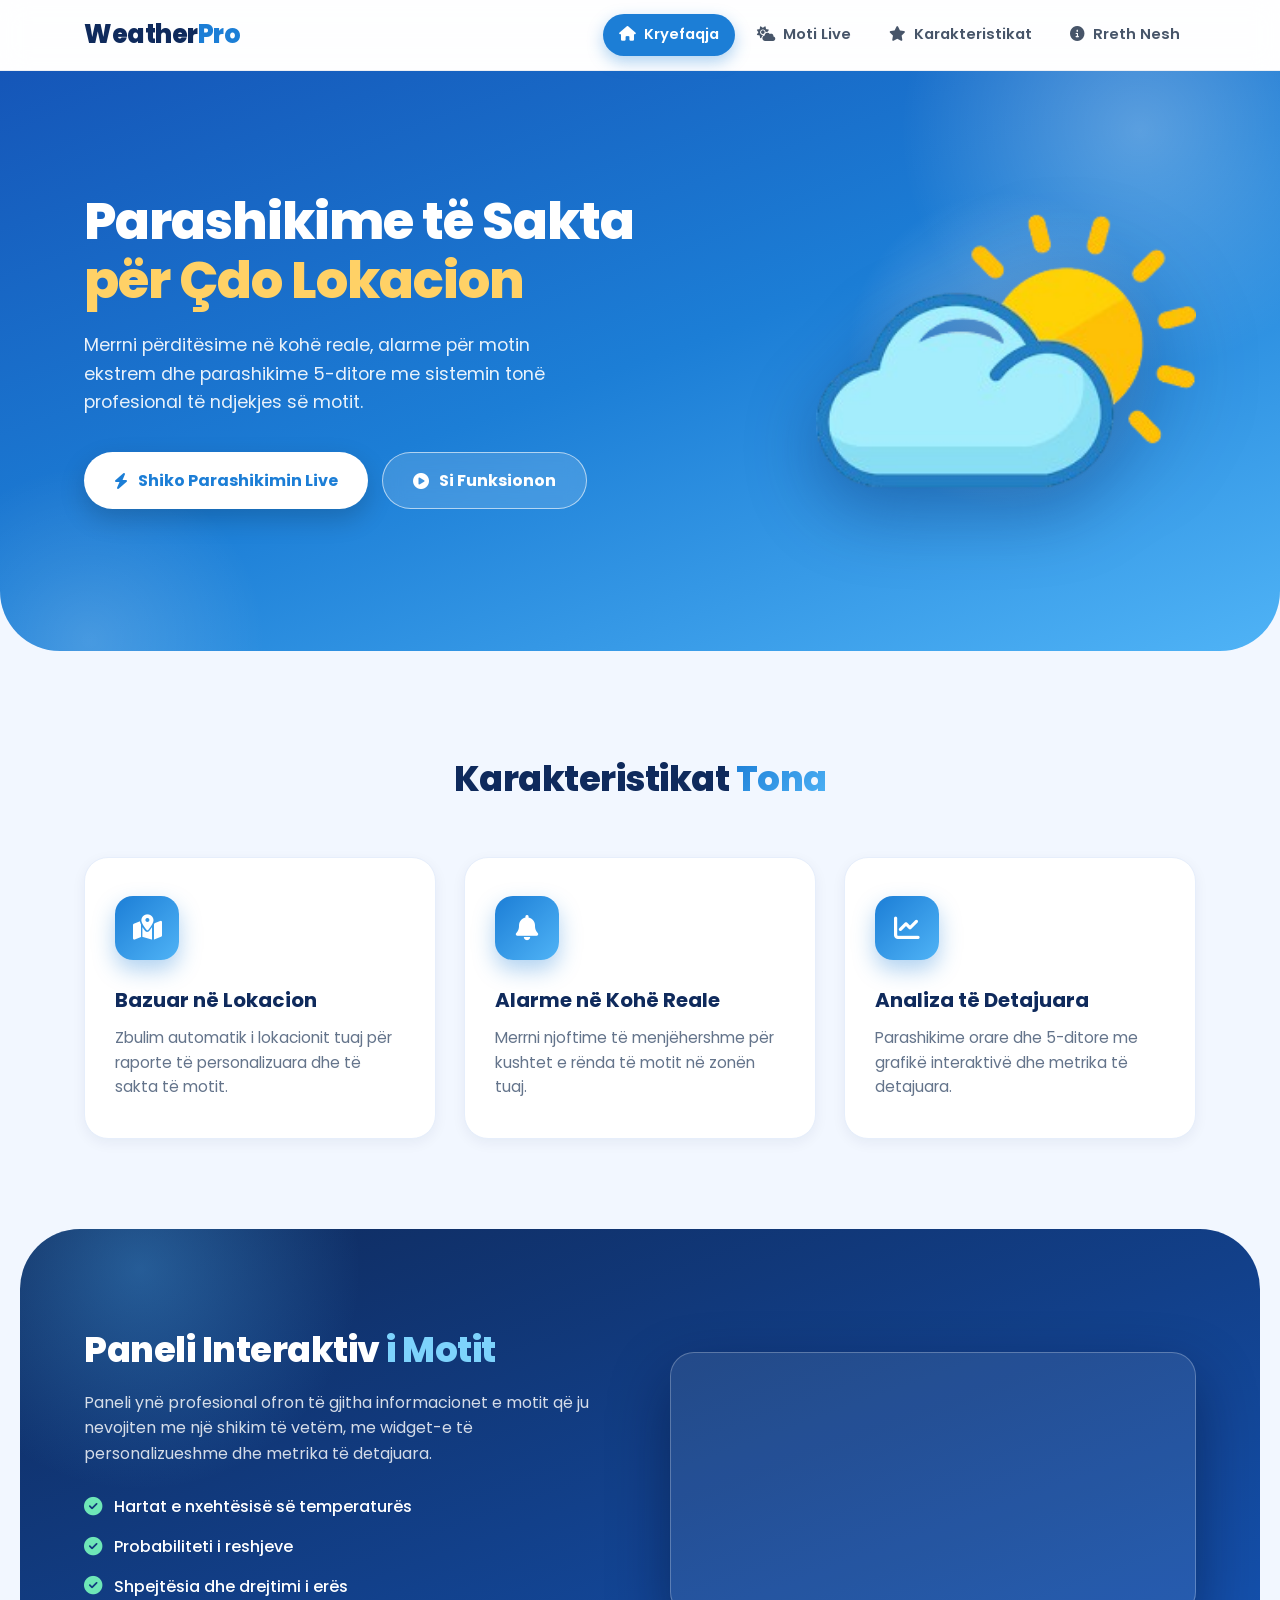
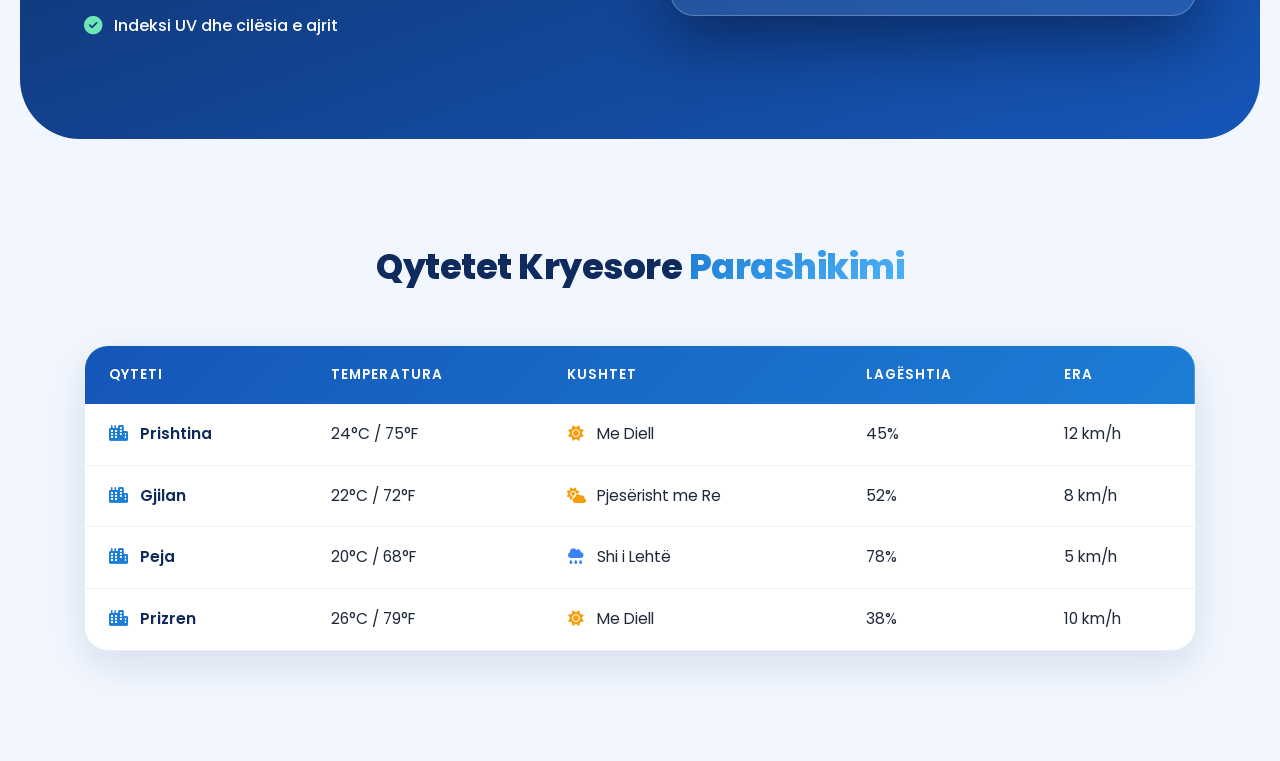
==== index.html @ 7897ed1a "Përshkrim i shkurtër i ndryshimeve që bëra" ====
<!DOCTYPE html>
<html lang="sq">
<head>
    <meta charset="UTF-8">
    <meta name="viewport" content="width=device-width, initial-scale=1.0">
    <title>WeatherForecast Pro - Parashikimi i Motit</title>
    <link rel="stylesheet" href="https://cdnjs.cloudflare.com/ajax/libs/font-awesome/6.4.0/css/all.min.css">
    <link href="https://fonts.googleapis.com/css2?family=Poppins:wght@300;400;600;700;800&display=swap" rel="stylesheet">
    <link rel="stylesheet" href="home.css">
    <link rel="shortcut icon" href="img/icon/images-removebg-preview.png" type="image/x-icon">
</head>
<body>

    <!-- ================= NAVIGATION BAR ================= -->
    <nav class="navbar">
        <div class="container">
            <a href="#" class="logo">Weather<span>Pro</span></a>
            <ul class="nav-links">
                <li><a href="#" class="active"><i class="fas fa-home"></i> Kryefaqja</a></li>
                <li><a href="forecast.html"><i class="fas fa-cloud-sun"></i> Moti Live</a></li>
                <li><a href="#features"><i class="fas fa-star"></i> Karakteristikat</a></li>
                <li><a href="#about"><i class="fas fa-info-circle"></i> Rreth Nesh</a></li>
            </ul>
        </div>
    </nav>

    <!-- ================= HERO SECTION ================= -->
    <header class="hero">
        <div class="container">
            <div class="hero-content">
                <h1>Parashikime të Sakta <span>për Çdo Lokacion</span></h1>
                <p class="subtitle">Merrni përditësime në kohë reale, alarme për motin ekstrem dhe parashikime 5-ditore me sistemin tonë profesional të ndjekjes së motit.</p>
                <div class="cta-buttons">
                    <a href="forecast.html" class="btn primary"><i class="fas fa-bolt"></i> Shiko Parashikimin Live</a>
                    <a href="#features" class="btn secondary"><i class="fas fa-play-circle"></i> Si Funksionon</a>
                </div>
            </div>
            <div class="hero-image">
                <img src="img/icon/images-removebg-preview.png" alt="Weather App">
            </div>
        </div>
    </header>

    <!-- ================= FEATURES SECTION ================= -->
    <section id="features" class="features">
        <div class="container">
            <h2 class="section-title">Karakteristikat <span>Tona</span></h2>
            <div class="features-grid">
                <div class="feature-card">
                    <div class="feature-icon">
                        <i class="fas fa-map-marked-alt"></i>
                    </div>
                    <h3>Bazuar në Lokacion</h3>
                    <p>Zbulim automatik i lokacionit tuaj për raporte të personalizuara dhe të sakta të motit.</p>
                </div>
                <div class="feature-card">
                    <div class="feature-icon">
                        <i class="fas fa-bell"></i>
                    </div>
                    <h3>Alarme në Kohë Reale</h3>
                    <p>Merrni njoftime të menjëhershme për kushtet e rënda të motit në zonën tuaj.</p>
                </div>
                <div class="feature-card">
                    <div class="feature-icon">
                        <i class="fas fa-chart-line"></i>
                    </div>
                    <h3>Analiza të Detajuara</h3>
                    <p>Parashikime orare dhe 5-ditore me grafikë interaktivë dhe metrika të detajuara.</p>
                </div>
            </div>
        </div>
    </section>

    <!-- ================= DASHBOARD PREVIEW (ME VIDEO) ================= -->
    <section class="dashboard-preview" id="about">
        <div class="container">
            <div class="preview-content">
                <h2>Paneli Interaktiv <span>i Motit</span></h2>
                <p>Paneli ynë profesional ofron të gjitha informacionet e motit që ju nevojiten me një shikim të vetëm, me widget-e të personalizueshme dhe metrika të detajuara.</p>
                <ul class="feature-list">
                    <li><i class="fas fa-check-circle"></i> Hartat e nxehtësisë së temperaturës</li>
                    <li><i class="fas fa-check-circle"></i> Probabiliteti i reshjeve</li>
                    <li><i class="fas fa-check-circle"></i> Shpejtësia dhe drejtimi i erës</li>
                    <li><i class="fas fa-check-circle"></i> Indeksi UV dhe cilësia e ajrit</li>
                </ul>
            </div>
            
            <!-- VIDEOJA E STILIZUAR -->
            <div class="video-box">
                <video autoplay muted loop playsinline>
                    <source src="img/Untitled video (5).mp4" type="video/mp4">
                    Shfletuesi juaj nuk mbështet elementin e videos.
                </video>
            </div>
        </div>
    </section>

    <!-- ================= CITY FORECAST TABLE ================= -->
    <section class="city-forecast">
        <div class="container">
            <h2 class="section-title">Qytetet Kryesore <span>Parashikimi</span></h2>
            <div class="table-responsive">
                <table class="forecast-table">
                    <thead>
                        <tr>
                            <th>Qyteti</th>
                            <th>Temperatura</th>
                            <th>Kushtet</th>
                            <th>Lagështia</th>
                            <th>Era</th>
                        </tr>
                    </thead>
                    <tbody>
                        <tr>
                            <td><i class="fas fa-city"></i> Prishtina</td>
                            <td>24°C / 75°F</td>
                            <td><i class="fas fa-sun"></i> Me Diell</td>
                            <td>45%</td>
                            <td>12 km/h</td>
                        </tr>
                        <tr>
                            <td><i class="fas fa-city"></i> Gjilan</td>
                            <td>22°C / 72°F</td>
                            <td><i class="fas fa-cloud-sun"></i> Pjesërisht me Re</td>
                            <td>52%</td>
                            <td>8 km/h</td>
                        </tr>
                        <tr>
                            <td><i class="fas fa-city"></i> Peja</td>
                            <td>20°C / 68°F</td>
                            <td><i class="fas fa-cloud-rain"></i> Shi i Lehtë</td>
                            <td>78%</td>
                            <td>5 km/h</td>
                        </tr>
                        <tr>
                            <td><i class="fas fa-city"></i> Prizren</td>
                            <td>26°C / 79°F</td>
                            <td><i class="fas fa-sun"></i> Me Diell</td>
                            <td>38%</td>
                            <td>10 km/h</td>
                        </tr>
                    </tbody>
                </table>
            </div>
        </div>
    </section>
</body>
</html>
---- home.css ----
/* =========================================
   1. VARIABLAT DHE RREGULLIMET GLOBALE
   ========================================= */
:root {
  --blue-900: #0f2a5c;
  --blue-700: #1556b8;
  --blue-600: #1c7ed6;
  --blue-400: #4fb3f6;
  --blue-50: #f2f7ff;
  --text: #1e293b;
  --text-soft: #64748b;
  --border: #e6eefb;
  --radius-lg: 24px;
  --shadow-sm: 0 4px 14px rgba(15, 42, 92, 0.06);
  --shadow-md: 0 14px 40px rgba(15, 42, 92, 0.12);
}

* {
  margin: 0;
  padding: 0;
  box-sizing: border-box;
  font-family: 'Poppins', sans-serif;
}

html {
  scroll-behavior: smooth;
}

body {
  background: var(--blue-50);
  color: var(--text);
  line-height: 1.6;
  overflow-x: hidden;
}

section[id] {
  scroll-margin-top: 90px;
}

.container {
  width: 100%;
  max-width: 1160px;
  margin: 0 auto;
  padding: 0 24px;
}

.section-title {
  text-align: center;
  font-size: 2.2rem;
  font-weight: 800;
  color: var(--blue-900);
  margin-bottom: 50px;
  letter-spacing: -0.5px;
}

.section-title span {
  background: linear-gradient(135deg, var(--blue-600), var(--blue-400));
  -webkit-background-clip: text;
  background-clip: text;
  -webkit-text-fill-color: transparent;
  color: transparent;
}

/* =========================================
   2. NAVBAR
   ========================================= */
.navbar {
  position: sticky;
  top: 0;
  z-index: 100;
  background: rgba(255, 255, 255, 0.88);
  backdrop-filter: blur(14px);
  -webkit-backdrop-filter: blur(14px);
  border-bottom: 1px solid rgba(15, 42, 92, 0.07);
}

.navbar .container {
  display: flex;
  justify-content: space-between;
  align-items: center;
  padding-top: 14px;
  padding-bottom: 14px;
  gap: 20px;
}

.logo {
  font-size: 1.6rem;
  font-weight: 800;
  color: var(--blue-900);
  text-decoration: none;
  letter-spacing: -0.5px;
  white-space: nowrap;
}

.logo span {
  color: var(--blue-600);
}

.nav-links {
  display: flex;
  list-style: none;
  gap: 6px;
}

.nav-links a {
  display: flex;
  align-items: center;
  gap: 8px;
  padding: 9px 16px;
  border-radius: 999px;
  text-decoration: none;
  color: #475569;
  font-weight: 600;
  font-size: 0.92rem;
  white-space: nowrap;
  transition: all 0.25s ease;
}

.nav-links a:hover {
  background: #eaf2ff;
  color: var(--blue-600);
}

.nav-links a.active {
  background: var(--blue-600);
  color: #fff;
  box-shadow: 0 6px 16px rgba(28, 126, 214, 0.35);
}

/* =========================================
   3. HERO
   ========================================= */
.hero {
  position: relative;
  background: linear-gradient(160deg, #1556b8 0%, #1c7ed6 50%, #4fb3f6 100%);
  color: #fff;
  padding: 90px 0 110px;
  border-radius: 0 0 60px 60px;
  overflow: hidden;
}

.hero::before,
.hero::after {
  content: "";
  position: absolute;
  border-radius: 50%;
  pointer-events: none;
}

.hero::before {
  width: 520px;
  height: 520px;
  top: -200px;
  right: -120px;
  background: radial-gradient(circle, rgba(255, 255, 255, 0.28), transparent 65%);
}

.hero::after {
  width: 380px;
  height: 380px;
  bottom: -180px;
  left: -100px;
  background: radial-gradient(circle, rgba(255, 255, 255, 0.16), transparent 65%);
}

.hero .container {
  position: relative;
  z-index: 1;
  display: flex;
  align-items: center;
  justify-content: space-between;
  gap: 50px;
}

.hero-content {
  flex: 1 1 0;
  max-width: 620px;
}

.hero-content h1 {
  font-size: 3.2rem;
  font-weight: 800;
  line-height: 1.15;
  letter-spacing: -1px;
  margin-bottom: 22px;
}

.hero-content h1 span {
  display: block;
  color: #ffd166;
}

.subtitle {
  font-size: 1.1rem;
  font-weight: 400;
  color: rgba(255, 255, 255, 0.9);
  max-width: 520px;
  margin-bottom: 36px;
}

.cta-buttons {
  display: flex;
  flex-wrap: wrap;
  gap: 14px;
}

.btn {
  display: inline-flex;
  align-items: center;
  justify-content: center;
  gap: 10px;
  padding: 15px 30px;
  border-radius: 999px;
  text-decoration: none;
  font-weight: 700;
  font-size: 1rem;
  transition: all 0.25s ease;
}

.btn.primary {
  background: #fff;
  color: var(--blue-600);
  box-shadow: 0 10px 26px rgba(0, 0, 0, 0.18);
}

.btn.primary:hover {
  transform: translateY(-3px);
  box-shadow: 0 16px 32px rgba(0, 0, 0, 0.24);
}

.btn.secondary {
  background: rgba(255, 255, 255, 0.14);
  color: #fff;
  border: 1.5px solid rgba(255, 255, 255, 0.6);
  backdrop-filter: blur(10px);
  -webkit-backdrop-filter: blur(10px);
}

.btn.secondary:hover {
  background: rgba(255, 255, 255, 0.28);
  transform: translateY(-3px);
}

.hero-image {
  position: relative;
  flex: 0 0 380px;
  display: flex;
  justify-content: center;
}

.hero-image::before {
  content: "";
  position: absolute;
  inset: 8%;
  background: radial-gradient(circle, rgba(255, 255, 255, 0.35), transparent 70%);
  border-radius: 50%;
}

.hero-image img {
  position: relative;
  width: 100%;
  max-width: 380px;
  height: auto;
  filter: drop-shadow(0 25px 35px rgba(0, 30, 90, 0.35));
  animation: floatY 4s ease-in-out infinite;
}

@keyframes floatY {
  0%, 100% { transform: translateY(0); }
  50% { transform: translateY(-16px); }
}

/* =========================================
   4. FEATURES
   ========================================= */
.features {
  padding: 100px 0 90px;
}

.features-grid {
  display: grid;
  grid-template-columns: repeat(3, minmax(0, 1fr));
  gap: 28px;
}

.feature-card {
  background: #fff;
  border: 1px solid var(--border);
  border-radius: var(--radius-lg);
  padding: 38px 30px;
  box-shadow: var(--shadow-sm);
  transition: transform 0.3s ease, box-shadow 0.3s ease;
}

.feature-card:hover {
  transform: translateY(-8px);
  box-shadow: var(--shadow-md);
}

.feature-icon {
  width: 64px;
  height: 64px;
  display: flex;
  align-items: center;
  justify-content: center;
  border-radius: 18px;
  background: linear-gradient(135deg, var(--blue-600), var(--blue-400));
  color: #fff;
  font-size: 1.6rem;
  margin-bottom: 24px;
  box-shadow: 0 10px 22px rgba(28, 126, 214, 0.35);
}

.feature-card h3 {
  font-size: 1.25rem;
  font-weight: 700;
  color: var(--blue-900);
  margin-bottom: 10px;
}

.feature-card p {
  font-size: 0.97rem;
  color: var(--text-soft);
}

/* =========================================
   5. DASHBOARD PREVIEW (ME VIDEO)
   ========================================= */
.dashboard-preview {
  position: relative;
  background: linear-gradient(160deg, #0f2a5c 0%, #1556b8 100%);
  color: #fff;
  padding: 100px 0;
  border-radius: 60px;
  margin: 0 20px;
  overflow: hidden;
}

.dashboard-preview::before {
  content: "";
  position: absolute;
  width: 480px;
  height: 480px;
  top: -200px;
  left: -120px;
  background: radial-gradient(circle, rgba(79, 179, 246, 0.35), transparent 65%);
  pointer-events: none;
}

.dashboard-preview .container {
  position: relative;
  z-index: 1;
  display: grid;
  grid-template-columns: minmax(0, 1fr) minmax(0, 1fr);
  gap: 60px;
  align-items: center;
}

.preview-content h2 {
  font-size: 2.2rem;
  font-weight: 800;
  line-height: 1.2;
  letter-spacing: -0.5px;
  margin-bottom: 18px;
}

.preview-content h2 span {
  color: #7dd3fc;
}

.preview-content > p {
  color: rgba(255, 255, 255, 0.82);
  margin-bottom: 28px;
}

.feature-list {
  list-style: none;
  display: flex;
  flex-direction: column;
  gap: 14px;
}

.feature-list li {
  display: flex;
  align-items: center;
  gap: 12px;
  font-weight: 500;
}

.feature-list li i {
  color: #6ee7b7;
  font-size: 1.15rem;
}

.video-box {
  border-radius: var(--radius-lg);
  overflow: hidden;
  border: 1px solid rgba(255, 255, 255, 0.25);
  box-shadow: 0 25px 60px rgba(0, 10, 40, 0.45);
  background: rgba(255, 255, 255, 0.08);
}

.video-box video {
  display: block;
  width: 100%;
  height: auto;
}

/* =========================================
   6. TABELA E QYTETEVE
   ========================================= */
.city-forecast {
  padding: 100px 0 110px;
}

.table-responsive {
  background: #fff;
  border: 1px solid var(--border);
  border-radius: var(--radius-lg);
  box-shadow: var(--shadow-md);
  overflow-x: auto;
  -webkit-overflow-scrolling: touch;
}

.forecast-table {
  width: 100%;
  min-width: 640px;
  border-collapse: collapse;
  text-align: left;
}

.forecast-table thead {
  background: linear-gradient(135deg, var(--blue-700), var(--blue-600));
  color: #fff;
}

.forecast-table th {
  padding: 18px 24px;
  font-size: 0.85rem;
  font-weight: 600;
  letter-spacing: 0.08em;
  text-transform: uppercase;
}

.forecast-table td {
  padding: 18px 24px;
  border-bottom: 1px solid #eef2f9;
  font-size: 0.97rem;
  color: var(--text);
  white-space: nowrap;
}

.forecast-table tbody tr {
  transition: background 0.2s ease;
}

.forecast-table tbody tr:hover {
  background: #f5f9ff;
}

.forecast-table tbody tr:last-child td {
  border-bottom: none;
}

.forecast-table td:first-child {
  font-weight: 600;
  color: var(--blue-900);
}

.forecast-table td i {
  margin-right: 8px;
  width: 1.2em;
  text-align: center;
}

.forecast-table .fa-city { color: var(--blue-600); }
.forecast-table .fa-sun { color: #f59e0b; }
.forecast-table .fa-cloud-sun { color: #f59e0b; }
.forecast-table .fa-cloud-rain { color: #3b82f6; }

/* =========================================
   7. RESPONSIVE
   ========================================= */
@media (max-width: 992px) {
  .hero {
    padding: 70px 0 90px;
  }

  .hero .container {
    flex-direction: column;
    text-align: center;
    gap: 40px;
  }

  .hero-content {
    max-width: 640px;
  }

  .subtitle {
    margin-left: auto;
    margin-right: auto;
  }

  .cta-buttons {
    justify-content: center;
  }

  .hero-image {
    flex: 0 0 auto;
    width: min(300px, 80%);
  }

  .features-grid {
    grid-template-columns: repeat(2, minmax(0, 1fr));
  }

  .dashboard-preview .container {
    grid-template-columns: minmax(0, 1fr);
    gap: 40px;
  }
}

@media (max-width: 768px) {
  .navbar .container {
    flex-direction: column;
    gap: 10px;
    padding-top: 12px;
    padding-bottom: 10px;
  }

  /* Linqet rrëshqasin horizontalisht në celular */
  .nav-links {
    width: 100%;
    overflow-x: auto;
    gap: 4px;
    padding-bottom: 4px;
    scrollbar-width: none;
  }

  .nav-links::-webkit-scrollbar {
    display: none;
  }

  .nav-links a {
    padding: 8px 14px;
    font-size: 0.85rem;
  }

  .hero {
    border-radius: 0 0 36px 36px;
  }

  .hero-content h1 {
    font-size: 2.3rem;
  }

  .section-title,
  .preview-content h2 {
    font-size: 1.8rem;
  }

  .features {
    padding: 70px 0 60px;
  }

  .features-grid {
    grid-template-columns: minmax(0, 1fr);
    gap: 20px;
  }

  .dashboard-preview {
    padding: 70px 0;
    border-radius: 36px;
    margin: 0 12px;
  }

  .city-forecast {
    padding: 70px 0 80px;
  }
}

@media (max-width: 480px) {
  .container {
    padding: 0 18px;
  }

  .hero-content h1 {
    font-size: 1.95rem;
  }

  .subtitle {
    font-size: 1rem;
  }

  .cta-buttons {
    flex-direction: column;
  }

  .btn {
    width: 100%;
  }

  .feature-card {
    padding: 30px 24px;
  }

  .forecast-table th,
  .forecast-table td {
    padding: 14px 16px;
  }
}

@media (prefers-reduced-motion: reduce) {
  .hero-image img {
    animation: none;
  }

  html {
    scroll-behavior: auto;
  }
}
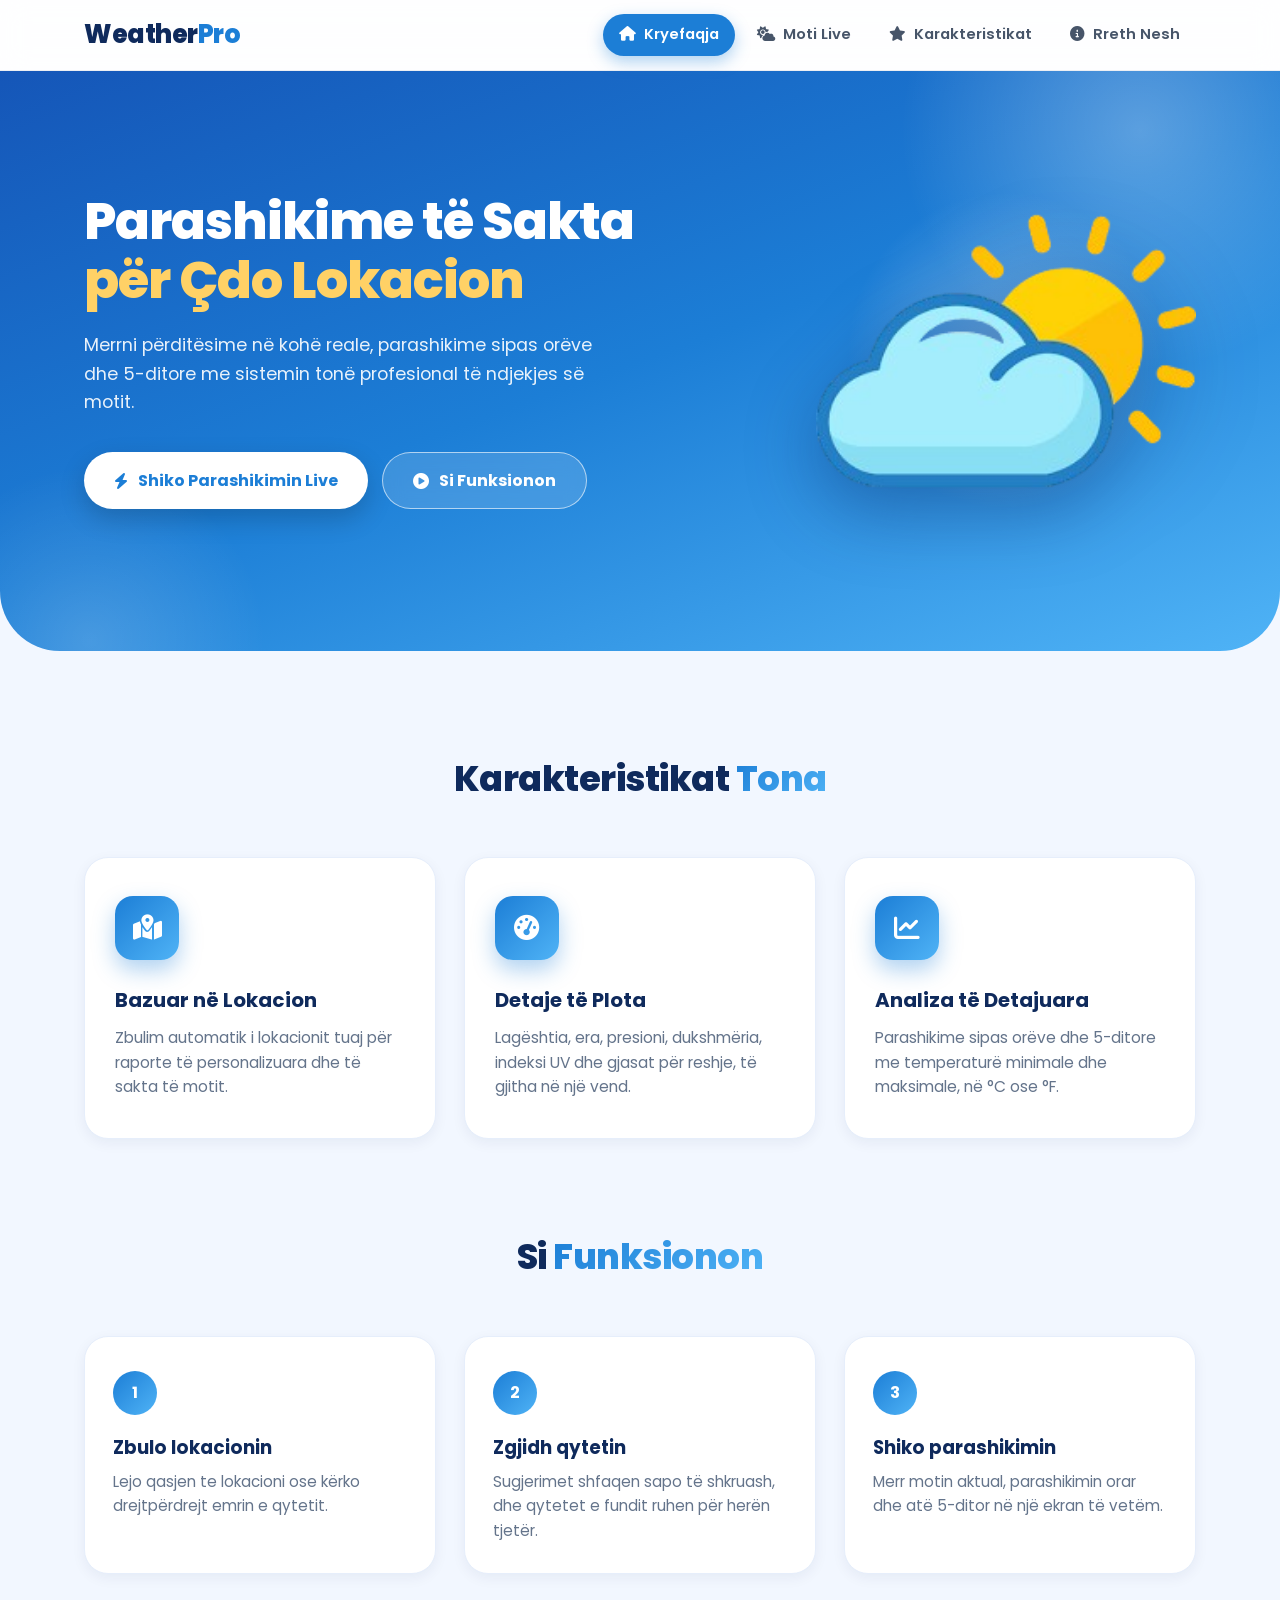
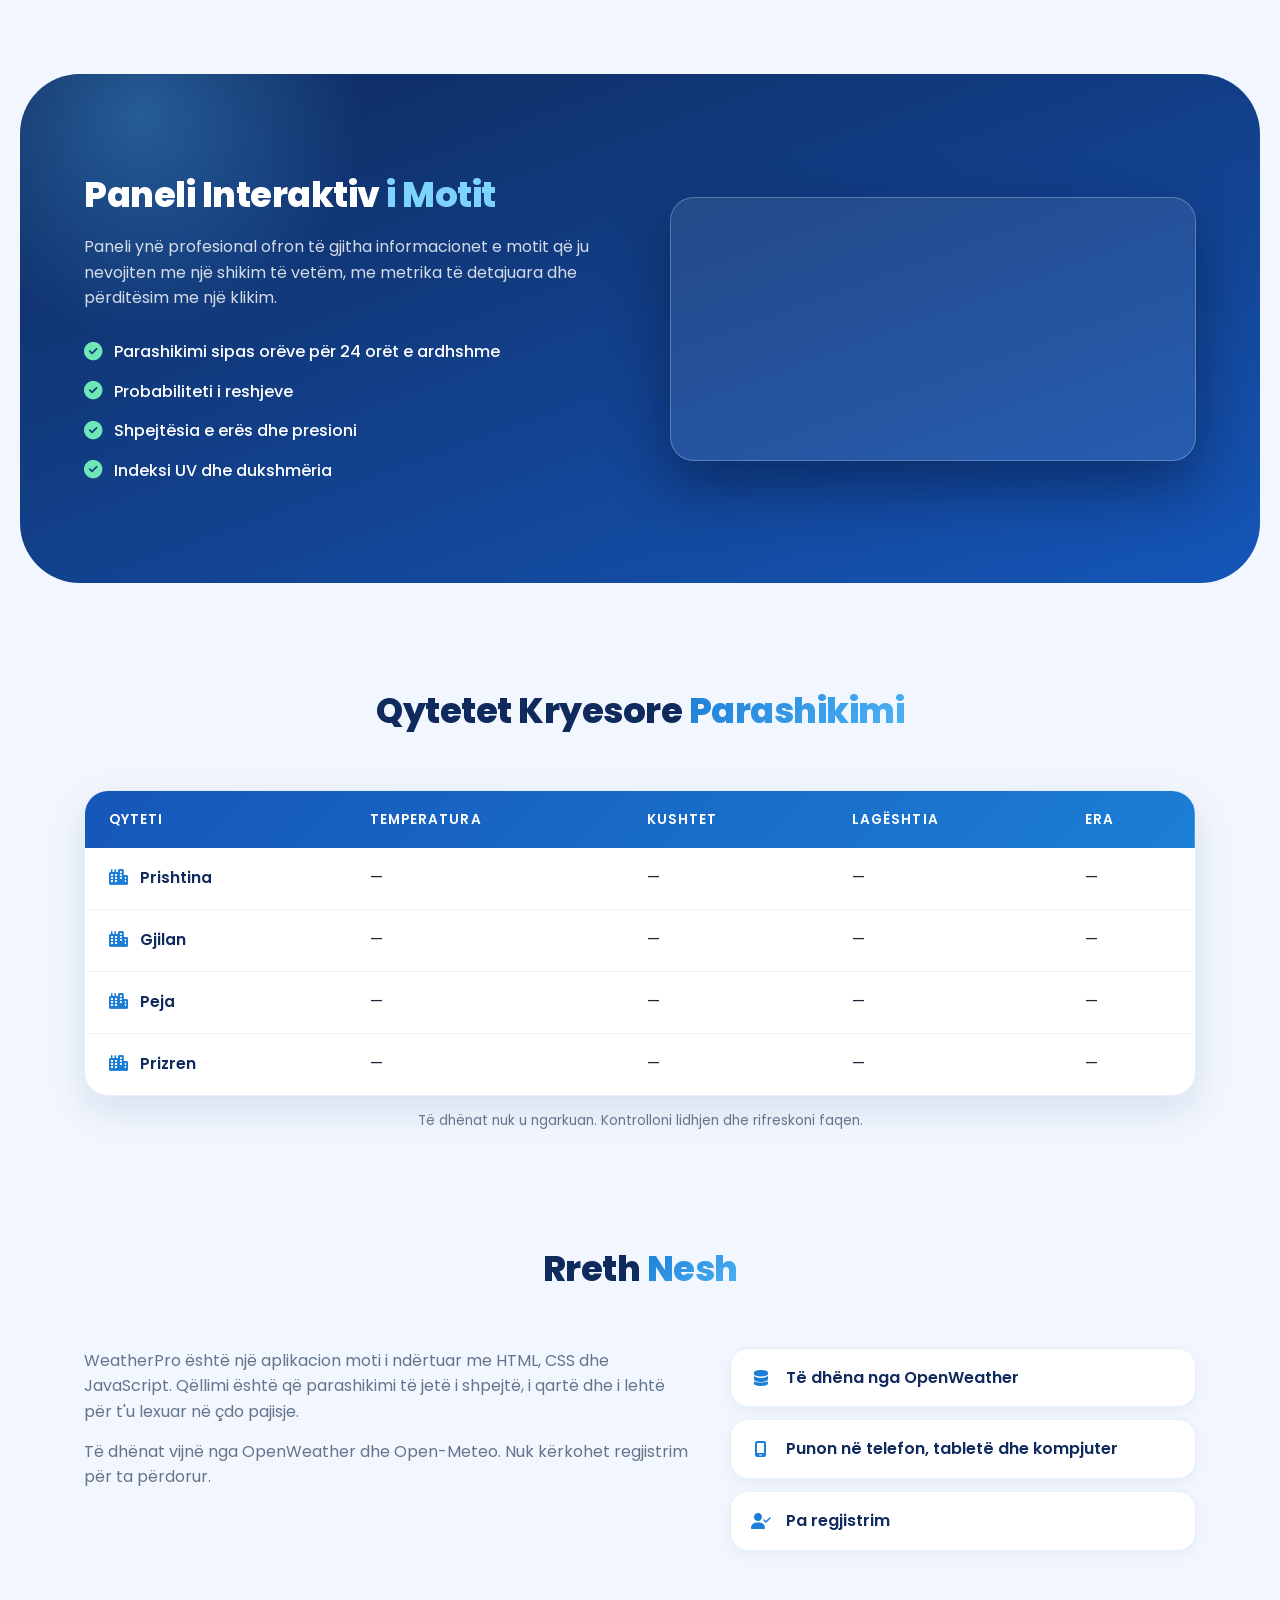
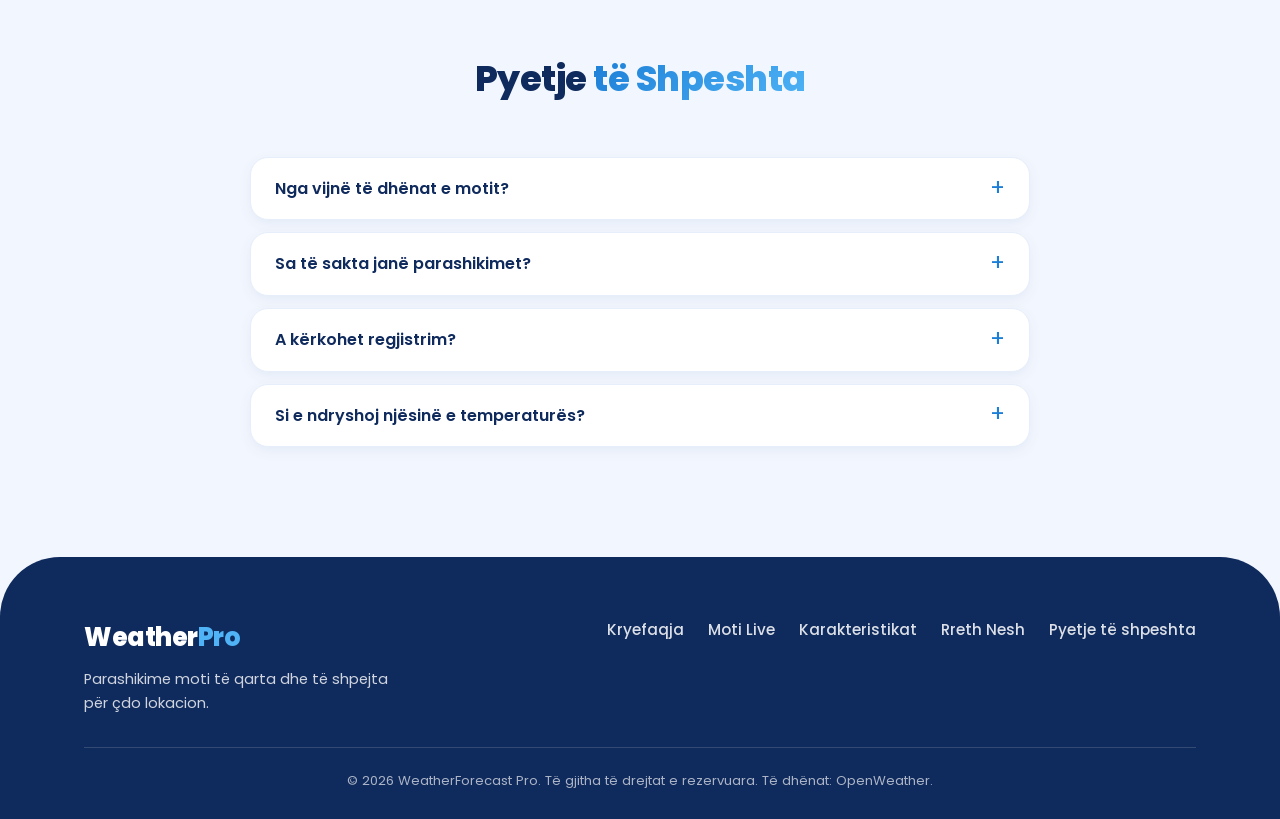
==== commit 0dea59a8: "Përshkrim i shkurtër i ndryshimeve që bëra" ====
--- a/index.html
+++ b/index.html
@@ -4,42 +4,67 @@
     <meta charset="UTF-8">
     <meta name="viewport" content="width=device-width, initial-scale=1.0">
     <title>WeatherForecast Pro - Parashikimi i Motit</title>
+    <meta name="description" content="Parashikim moti në kohë reale: temperatura, parashikimi sipas orëve dhe 5-ditor për çdo qytet.">
+    <meta name="theme-color" content="#1c7ed6">
+    <meta property="og:type" content="website">
+    <meta property="og:title" content="WeatherForecast Pro - Parashikimi i Motit">
+    <meta property="og:description" content="Parashikim moti në kohë reale: temperatura, parashikimi sipas orëve dhe 5-ditor për çdo qytet.">
+    <meta property="og:image" content="img/icon/images-removebg-preview.png">
+    <link rel="preconnect" href="https://fonts.googleapis.com">
+    <link rel="preconnect" href="https://fonts.gstatic.com" crossorigin>
     <link rel="stylesheet" href="https://cdnjs.cloudflare.com/ajax/libs/font-awesome/6.4.0/css/all.min.css">
     <link href="https://fonts.googleapis.com/css2?family=Poppins:wght@300;400;600;700;800&display=swap" rel="stylesheet">
     <link rel="stylesheet" href="home.css">
-    <link rel="shortcut icon" href="img/icon/images-removebg-preview.png" type="image/x-icon">
+    <link rel="stylesheet" href="home-extra.css">
+    <link rel="icon" href="img/icon/images-removebg-preview.png" type="image/png">
+    <link rel="apple-touch-icon" href="img/icon/images-removebg-preview.png">
 </head>
-<body>
+<body id="top">
+
+    <a href="#main" class="skip-link">Kalo te përmbajtja</a>
 
     <!-- ================= NAVIGATION BAR ================= -->
-    <nav class="navbar">
-        <div class="container">
-            <a href="#" class="logo">Weather<span>Pro</span></a>
+    <nav class="navbar" aria-label="Navigimi kryesor">
+        <div class="container">
+            <a href="#top" class="logo">Weather<span>Pro</span></a>
             <ul class="nav-links">
-                <li><a href="#" class="active"><i class="fas fa-home"></i> Kryefaqja</a></li>
+                <li><a href="#top" class="active" aria-current="page" data-spy="top"><i class="fas fa-home"></i> Kryefaqja</a></li>
                 <li><a href="forecast.html"><i class="fas fa-cloud-sun"></i> Moti Live</a></li>
-                <li><a href="#features"><i class="fas fa-star"></i> Karakteristikat</a></li>
-                <li><a href="#about"><i class="fas fa-info-circle"></i> Rreth Nesh</a></li>
+                <li><a href="#features" data-spy="features"><i class="fas fa-star"></i> Karakteristikat</a></li>
+                <li><a href="#about" data-spy="about"><i class="fas fa-info-circle"></i> Rreth Nesh</a></li>
             </ul>
         </div>
     </nav>
 
     <!-- ================= HERO SECTION ================= -->
-    <header class="hero">
+    <header class="hero" id="hero">
         <div class="container">
             <div class="hero-content">
                 <h1>Parashikime të Sakta <span>për Çdo Lokacion</span></h1>
-                <p class="subtitle">Merrni përditësime në kohë reale, alarme për motin ekstrem dhe parashikime 5-ditore me sistemin tonë profesional të ndjekjes së motit.</p>
+                <p class="subtitle">Merrni përditësime në kohë reale, parashikime sipas orëve dhe 5-ditore me sistemin tonë profesional të ndjekjes së motit.</p>
                 <div class="cta-buttons">
                     <a href="forecast.html" class="btn primary"><i class="fas fa-bolt"></i> Shiko Parashikimin Live</a>
-                    <a href="#features" class="btn secondary"><i class="fas fa-play-circle"></i> Si Funksionon</a>
-                </div>
+                    <a href="#how" class="btn secondary"><i class="fas fa-play-circle"></i> Si Funksionon</a>
+                </div>
+
+                <!-- Moti tani në lokacionin e përdoruesit (mbushet nga home.js) -->
+                <a href="forecast.html" id="liveCard" class="live-card" hidden aria-live="polite">
+                    <img id="liveIcon" src="img/icon/images-removebg-preview.png" alt="">
+                    <div class="live-info">
+                        <span class="live-label">Moti tani</span>
+                        <strong id="liveCity"></strong>
+                        <span id="liveDesc"></span>
+                    </div>
+                    <span id="liveTemp" class="live-temp"></span>
+                </a>
             </div>
             <div class="hero-image">
                 <img src="img/icon/images-removebg-preview.png" alt="Weather App">
             </div>
         </div>
     </header>
+
+    <main id="main">
 
     <!-- ================= FEATURES SECTION ================= -->
     <section id="features" class="features">
@@ -55,39 +80,64 @@
                 </div>
                 <div class="feature-card">
                     <div class="feature-icon">
-                        <i class="fas fa-bell"></i>
-                    </div>
-                    <h3>Alarme në Kohë Reale</h3>
-                    <p>Merrni njoftime të menjëhershme për kushtet e rënda të motit në zonën tuaj.</p>
+                        <i class="fas fa-gauge-high"></i>
+                    </div>
+                    <h3>Detaje të Plota</h3>
+                    <p>Lagështia, era, presioni, dukshmëria, indeksi UV dhe gjasat për reshje, të gjitha në një vend.</p>
                 </div>
                 <div class="feature-card">
                     <div class="feature-icon">
                         <i class="fas fa-chart-line"></i>
                     </div>
                     <h3>Analiza të Detajuara</h3>
-                    <p>Parashikime orare dhe 5-ditore me grafikë interaktivë dhe metrika të detajuara.</p>
-                </div>
-            </div>
+                    <p>Parashikime sipas orëve dhe 5-ditore me temperaturë minimale dhe maksimale, në °C ose °F.</p>
+                </div>
+            </div>
+        </div>
+    </section>
+
+    <!-- ================= SI FUNKSIONON ================= -->
+    <section id="how" class="how">
+        <div class="container">
+            <h2 class="section-title">Si <span>Funksionon</span></h2>
+            <ol class="steps">
+                <li class="step">
+                    <span class="step-num">1</span>
+                    <h3>Zbulo lokacionin</h3>
+                    <p>Lejo qasjen te lokacioni ose kërko drejtpërdrejt emrin e qytetit.</p>
+                </li>
+                <li class="step">
+                    <span class="step-num">2</span>
+                    <h3>Zgjidh qytetin</h3>
+                    <p>Sugjerimet shfaqen sapo të shkruash, dhe qytetet e fundit ruhen për herën tjetër.</p>
+                </li>
+                <li class="step">
+                    <span class="step-num">3</span>
+                    <h3>Shiko parashikimin</h3>
+                    <p>Merr motin aktual, parashikimin orar dhe atë 5-ditor në një ekran të vetëm.</p>
+                </li>
+            </ol>
         </div>
     </section>
 
     <!-- ================= DASHBOARD PREVIEW (ME VIDEO) ================= -->
-    <section class="dashboard-preview" id="about">
+    <section class="dashboard-preview" id="demo">
         <div class="container">
             <div class="preview-content">
                 <h2>Paneli Interaktiv <span>i Motit</span></h2>
-                <p>Paneli ynë profesional ofron të gjitha informacionet e motit që ju nevojiten me një shikim të vetëm, me widget-e të personalizueshme dhe metrika të detajuara.</p>
+                <p>Paneli ynë profesional ofron të gjitha informacionet e motit që ju nevojiten me një shikim të vetëm, me metrika të detajuara dhe përditësim me një klikim.</p>
                 <ul class="feature-list">
-                    <li><i class="fas fa-check-circle"></i> Hartat e nxehtësisë së temperaturës</li>
+                    <li><i class="fas fa-check-circle"></i> Parashikimi sipas orëve për 24 orët e ardhshme</li>
                     <li><i class="fas fa-check-circle"></i> Probabiliteti i reshjeve</li>
-                    <li><i class="fas fa-check-circle"></i> Shpejtësia dhe drejtimi i erës</li>
-                    <li><i class="fas fa-check-circle"></i> Indeksi UV dhe cilësia e ajrit</li>
+                    <li><i class="fas fa-check-circle"></i> Shpejtësia e erës dhe presioni</li>
+                    <li><i class="fas fa-check-circle"></i> Indeksi UV dhe dukshmëria</li>
                 </ul>
             </div>
-            
+
             <!-- VIDEOJA E STILIZUAR -->
+            <!-- Riemërto skedarin në img/weather-demo.mp4 (pa hapësira dhe kllapa) -->
             <div class="video-box">
-                <video autoplay muted loop playsinline>
+                <video autoplay muted loop playsinline preload="metadata" aria-label="Demonstrim i panelit të motit">
                     <source src="img/Untitled video (5).mp4" type="video/mp4">
                     Shfletuesi juaj nuk mbështet elementin e videos.
                 </video>
@@ -96,53 +146,128 @@
     </section>
 
     <!-- ================= CITY FORECAST TABLE ================= -->
-    <section class="city-forecast">
+    <section class="city-forecast" id="cities">
         <div class="container">
             <h2 class="section-title">Qytetet Kryesore <span>Parashikimi</span></h2>
             <div class="table-responsive">
-                <table class="forecast-table">
+                <table class="forecast-table" id="cityTable">
+                    <caption class="sr-only">Moti aktual në qytetet kryesore</caption>
                     <thead>
                         <tr>
-                            <th>Qyteti</th>
-                            <th>Temperatura</th>
-                            <th>Kushtet</th>
-                            <th>Lagështia</th>
-                            <th>Era</th>
+                            <th scope="col">Qyteti</th>
+                            <th scope="col">Temperatura</th>
+                            <th scope="col">Kushtet</th>
+                            <th scope="col">Lagështia</th>
+                            <th scope="col">Era</th>
                         </tr>
                     </thead>
                     <tbody>
-                        <tr>
+                        <tr data-lat="42.6629" data-lon="21.1655">
                             <td><i class="fas fa-city"></i> Prishtina</td>
-                            <td>24°C / 75°F</td>
-                            <td><i class="fas fa-sun"></i> Me Diell</td>
-                            <td>45%</td>
-                            <td>12 km/h</td>
-                        </tr>
-                        <tr>
+                            <td class="c-temp skeleton-cell">—</td>
+                            <td class="c-cond skeleton-cell">—</td>
+                            <td class="c-hum skeleton-cell">—</td>
+                            <td class="c-wind skeleton-cell">—</td>
+                        </tr>
+                        <tr data-lat="42.4635" data-lon="21.4694">
                             <td><i class="fas fa-city"></i> Gjilan</td>
-                            <td>22°C / 72°F</td>
-                            <td><i class="fas fa-cloud-sun"></i> Pjesërisht me Re</td>
-                            <td>52%</td>
-                            <td>8 km/h</td>
-                        </tr>
-                        <tr>
+                            <td class="c-temp skeleton-cell">—</td>
+                            <td class="c-cond skeleton-cell">—</td>
+                            <td class="c-hum skeleton-cell">—</td>
+                            <td class="c-wind skeleton-cell">—</td>
+                        </tr>
+                        <tr data-lat="42.6593" data-lon="20.2883">
                             <td><i class="fas fa-city"></i> Peja</td>
-                            <td>20°C / 68°F</td>
-                            <td><i class="fas fa-cloud-rain"></i> Shi i Lehtë</td>
-                            <td>78%</td>
-                            <td>5 km/h</td>
-                        </tr>
-                        <tr>
+                            <td class="c-temp skeleton-cell">—</td>
+                            <td class="c-cond skeleton-cell">—</td>
+                            <td class="c-hum skeleton-cell">—</td>
+                            <td class="c-wind skeleton-cell">—</td>
+                        </tr>
+                        <tr data-lat="42.2139" data-lon="20.7397">
                             <td><i class="fas fa-city"></i> Prizren</td>
-                            <td>26°C / 79°F</td>
-                            <td><i class="fas fa-sun"></i> Me Diell</td>
-                            <td>38%</td>
-                            <td>10 km/h</td>
+                            <td class="c-temp skeleton-cell">—</td>
+                            <td class="c-cond skeleton-cell">—</td>
+                            <td class="c-hum skeleton-cell">—</td>
+                            <td class="c-wind skeleton-cell">—</td>
                         </tr>
                     </tbody>
                 </table>
             </div>
-        </div>
-    </section>
+            <p id="tableNote" class="table-note" role="status">Duke ngarkuar të dhënat...</p>
+        </div>
+    </section>
+
+    <!-- ================= RRETH NESH ================= -->
+    <section id="about" class="about">
+        <div class="container">
+            <h2 class="section-title">Rreth <span>Nesh</span></h2>
+            <div class="about-grid">
+                <div class="about-text">
+                    <p>WeatherPro është një aplikacion moti i ndërtuar me HTML, CSS dhe JavaScript. Qëllimi është që parashikimi të jetë i shpejtë, i qartë dhe i lehtë për t'u lexuar në çdo pajisje.</p>
+                    <p>Të dhënat vijnë nga OpenWeather dhe Open-Meteo. Nuk kërkohet regjistrim për ta përdorur.</p>
+                </div>
+                <ul class="about-points">
+                    <li><i class="fas fa-database"></i> Të dhëna nga OpenWeather</li>
+                    <li><i class="fas fa-mobile-screen"></i> Punon në telefon, tabletë dhe kompjuter</li>
+                    <li><i class="fas fa-user-check"></i> Pa regjistrim</li>
+                </ul>
+            </div>
+        </div>
+    </section>
+
+    <!-- ================= FAQ ================= -->
+    <section id="faq" class="faq">
+        <div class="container">
+            <h2 class="section-title">Pyetje <span>të Shpeshta</span></h2>
+            <div class="faq-list">
+                <details>
+                    <summary>Nga vijnë të dhënat e motit?</summary>
+                    <p>Nga OpenWeather për motin aktual dhe parashikimin, dhe nga Open-Meteo për indeksin UV.</p>
+                </details>
+                <details>
+                    <summary>Sa të sakta janë parashikimet?</summary>
+                    <p>Janë vlerësime. Janë më të besueshme për orët dhe ditët e para, dhe pasiguria rritet për ditët e largëta.</p>
+                </details>
+                <details>
+                    <summary>A kërkohet regjistrim?</summary>
+                    <p>Jo. Hapni "Moti Live" dhe kërkoni qytetin ose përdorni lokacionin tuaj.</p>
+                </details>
+                <details>
+                    <summary>Si e ndryshoj njësinë e temperaturës?</summary>
+                    <p>Te "Moti Live", përdorni butonat °C dhe °F në kartën e motit. Zgjedhja ruhet për herën tjetër.</p>
+                </details>
+            </div>
+        </div>
+    </section>
+
+    </main>
+
+    <!-- ================= FOOTER ================= -->
+    <footer class="site-footer">
+        <div class="container">
+            <div class="footer-grid">
+                <div>
+                    <a href="#top" class="logo">Weather<span>Pro</span></a>
+                    <p class="footer-text">Parashikime moti të qarta dhe të shpejta për çdo lokacion.</p>
+                </div>
+                <nav aria-label="Lidhjet e footer-it">
+                    <ul class="footer-links">
+                        <li><a href="#top">Kryefaqja</a></li>
+                        <li><a href="forecast.html">Moti Live</a></li>
+                        <li><a href="#features">Karakteristikat</a></li>
+                        <li><a href="#about">Rreth Nesh</a></li>
+                        <li><a href="#faq">Pyetje të shpeshta</a></li>
+                    </ul>
+                </nav>
+            </div>
+            <p class="footer-copy">&copy; <span id="footerYear"></span> WeatherForecast Pro. Të gjitha të drejtat e rezervuara. Të dhënat: OpenWeather.</p>
+        </div>
+    </footer>
+
+    <button type="button" id="toTop" class="to-top" aria-label="Kthehu lart"><i class="fas fa-arrow-up" aria-hidden="true"></i></button>
+
+    <noscript><p class="noscript-note">Disa pjesë (moti live dhe tabela e qyteteve) kërkojnë JavaScript.</p></noscript>
+
+    <script src="home.js"></script>
 </body>
 </html>
--- a/home.css
+++ b/home.css
@@ -61,6 +61,55 @@
   color: transparent;
 }
 
+/* --- QASSHMËRIA --- */
+.sr-only {
+  position: absolute;
+  width: 1px;
+  height: 1px;
+  margin: -1px;
+  padding: 0;
+  overflow: hidden;
+  clip: rect(0, 0, 0, 0);
+  white-space: nowrap;
+  border: 0;
+}
+
+.skip-link {
+  position: absolute;
+  top: -60px;
+  left: 16px;
+  z-index: 300;
+  padding: 10px 18px;
+  border-radius: 999px;
+  background: var(--blue-600);
+  color: #fff;
+  font-weight: 600;
+  text-decoration: none;
+  transition: top 0.2s ease;
+}
+
+.skip-link:focus {
+  top: 12px;
+}
+
+.nav-links a:focus-visible,
+.btn:focus-visible,
+.live-card:focus-visible,
+.to-top:focus-visible,
+.faq-list summary:focus-visible,
+.footer-links a:focus-visible {
+  outline: 2px solid var(--blue-400);
+  outline-offset: 3px;
+}
+
+.noscript-note {
+  padding: 12px 24px;
+  text-align: center;
+  background: var(--blue-600);
+  color: #fff;
+  font-size: 0.9rem;
+}
+
 /* =========================================
    2. NAVBAR
    ========================================= */
@@ -241,6 +290,64 @@
   transform: translateY(-3px);
 }
 
+/* --- KARTA "MOTI TANI" --- */
+.live-card {
+  display: inline-flex;
+  align-items: center;
+  gap: 14px;
+  margin-top: 30px;
+  padding: 12px 20px 12px 14px;
+  border-radius: 20px;
+  background: rgba(255, 255, 255, 0.14);
+  border: 1px solid rgba(255, 255, 255, 0.35);
+  backdrop-filter: blur(14px);
+  -webkit-backdrop-filter: blur(14px);
+  color: #fff;
+  text-decoration: none;
+  transition: all 0.25s ease;
+}
+
+.live-card[hidden] {
+  display: none;
+}
+
+.live-card:hover {
+  background: rgba(255, 255, 255, 0.24);
+  transform: translateY(-3px);
+}
+
+.live-card img {
+  width: 48px;
+  height: auto;
+}
+
+.live-info {
+  display: flex;
+  flex-direction: column;
+  line-height: 1.3;
+  text-align: left;
+}
+
+.live-label {
+  font-size: 0.75rem;
+  color: rgba(255, 255, 255, 0.8);
+}
+
+.live-info strong {
+  font-size: 1rem;
+}
+
+.live-info #liveDesc {
+  font-size: 0.85rem;
+  color: rgba(255, 255, 255, 0.85);
+}
+
+.live-temp {
+  font-size: 2rem;
+  font-weight: 300;
+  letter-spacing: -1px;
+}
+
 .hero-image {
   position: relative;
   flex: 0 0 380px;
@@ -320,6 +427,52 @@
 
 .feature-card p {
   font-size: 0.97rem;
+  color: var(--text-soft);
+}
+
+/* --- SI FUNKSIONON --- */
+.how {
+  padding: 0 0 100px;
+}
+
+.steps {
+  list-style: none;
+  display: grid;
+  grid-template-columns: repeat(3, minmax(0, 1fr));
+  gap: 28px;
+}
+
+.step {
+  position: relative;
+  padding: 34px 28px 30px;
+  background: #fff;
+  border: 1px solid var(--border);
+  border-radius: var(--radius-lg);
+  box-shadow: var(--shadow-sm);
+}
+
+.step-num {
+  display: flex;
+  align-items: center;
+  justify-content: center;
+  width: 44px;
+  height: 44px;
+  margin-bottom: 18px;
+  border-radius: 50%;
+  background: linear-gradient(135deg, var(--blue-600), var(--blue-400));
+  color: #fff;
+  font-weight: 700;
+}
+
+.step h3 {
+  font-size: 1.15rem;
+  font-weight: 700;
+  color: var(--blue-900);
+  margin-bottom: 8px;
+}
+
+.step p {
+  font-size: 0.95rem;
   color: var(--text-soft);
 }
 
@@ -429,6 +582,10 @@
   text-align: left;
 }
 
+.forecast-table caption {
+  caption-side: top;
+}
+
 .forecast-table thead {
   background: linear-gradient(135deg, var(--blue-700), var(--blue-600));
   color: #fff;
@@ -477,9 +634,226 @@
 .forecast-table .fa-sun { color: #f59e0b; }
 .forecast-table .fa-cloud-sun { color: #f59e0b; }
 .forecast-table .fa-cloud-rain { color: #3b82f6; }
+.forecast-table .fa-cloud { color: var(--text-soft); }
+.forecast-table .fa-snowflake { color: #38bdf8; }
+.forecast-table .fa-bolt { color: #f59e0b; }
+.forecast-table .fa-smog { color: var(--text-soft); }
+
+/* Gjendja e ngarkimit dhe shënimi nën tabelë */
+.skeleton-cell {
+  color: var(--text-soft);
+  animation: cellPulse 1.4s ease-in-out infinite;
+}
+
+@keyframes cellPulse {
+  0%, 100% { opacity: 0.45; }
+  50% { opacity: 1; }
+}
+
+.table-note {
+  margin-top: 14px;
+  text-align: center;
+  font-size: 0.85rem;
+  color: var(--text-soft);
+}
 
 /* =========================================
-   7. RESPONSIVE
+   7. RRETH NESH
+   ========================================= */
+.about {
+  padding: 0 0 100px;
+}
+
+.about-grid {
+  display: grid;
+  grid-template-columns: minmax(0, 1.3fr) minmax(0, 1fr);
+  gap: 40px;
+  align-items: start;
+}
+
+.about-text p {
+  color: var(--text-soft);
+  margin-bottom: 14px;
+}
+
+.about-points {
+  list-style: none;
+  display: flex;
+  flex-direction: column;
+  gap: 12px;
+}
+
+.about-points li {
+  display: flex;
+  align-items: center;
+  gap: 14px;
+  padding: 16px 20px;
+  background: #fff;
+  border: 1px solid var(--border);
+  border-radius: 18px;
+  box-shadow: var(--shadow-sm);
+  font-weight: 600;
+  color: var(--blue-900);
+}
+
+.about-points i {
+  width: 1.3em;
+  text-align: center;
+  color: var(--blue-600);
+}
+
+/* =========================================
+   8. FAQ
+   ========================================= */
+.faq {
+  padding: 0 0 110px;
+}
+
+.faq-list {
+  max-width: 780px;
+  margin: 0 auto;
+  display: flex;
+  flex-direction: column;
+  gap: 12px;
+}
+
+.faq-list details {
+  background: #fff;
+  border: 1px solid var(--border);
+  border-radius: 18px;
+  box-shadow: var(--shadow-sm);
+  overflow: hidden;
+}
+
+.faq-list summary {
+  position: relative;
+  padding: 18px 56px 18px 24px;
+  font-weight: 600;
+  color: var(--blue-900);
+  cursor: pointer;
+  list-style: none;
+}
+
+.faq-list summary::-webkit-details-marker {
+  display: none;
+}
+
+.faq-list summary::after {
+  content: "+";
+  position: absolute;
+  right: 24px;
+  top: 50%;
+  transform: translateY(-50%);
+  font-size: 1.4rem;
+  font-weight: 400;
+  color: var(--blue-600);
+  transition: transform 0.25s ease;
+}
+
+.faq-list details[open] summary::after {
+  transform: translateY(-50%) rotate(45deg);
+}
+
+.faq-list details p {
+  padding: 0 24px 20px;
+  color: var(--text-soft);
+}
+
+/* =========================================
+   9. FOOTER
+   ========================================= */
+.site-footer {
+  background: var(--blue-900);
+  color: rgba(255, 255, 255, 0.8);
+  padding: 60px 0 28px;
+  border-radius: 60px 60px 0 0;
+}
+
+.site-footer .logo {
+  color: #fff;
+}
+
+.site-footer .logo span {
+  color: var(--blue-400);
+}
+
+.footer-grid {
+  display: flex;
+  justify-content: space-between;
+  gap: 40px;
+  flex-wrap: wrap;
+  padding-bottom: 32px;
+  border-bottom: 1px solid rgba(255, 255, 255, 0.15);
+}
+
+.footer-text {
+  margin-top: 10px;
+  max-width: 320px;
+  font-size: 0.92rem;
+}
+
+.footer-links {
+  list-style: none;
+  display: flex;
+  flex-wrap: wrap;
+  gap: 8px 24px;
+}
+
+.footer-links a {
+  color: rgba(255, 255, 255, 0.85);
+  text-decoration: none;
+  font-weight: 500;
+  font-size: 0.95rem;
+  transition: color 0.2s ease;
+}
+
+.footer-links a:hover {
+  color: #fff;
+}
+
+.footer-copy {
+  padding-top: 22px;
+  text-align: center;
+  font-size: 0.82rem;
+  color: rgba(255, 255, 255, 0.65);
+}
+
+/* --- KTHEHU LART --- */
+.to-top {
+  position: fixed;
+  right: 22px;
+  bottom: 22px;
+  z-index: 150;
+  width: 48px;
+  height: 48px;
+  display: flex;
+  align-items: center;
+  justify-content: center;
+  border: none;
+  border-radius: 50%;
+  background: var(--blue-600);
+  color: #fff;
+  font-size: 1.05rem;
+  cursor: pointer;
+  box-shadow: 0 10px 24px rgba(28, 126, 214, 0.4);
+  opacity: 0;
+  visibility: hidden;
+  transform: translateY(12px);
+  transition: all 0.25s ease;
+}
+
+.to-top.show {
+  opacity: 1;
+  visibility: visible;
+  transform: translateY(0);
+}
+
+.to-top:hover {
+  transform: translateY(-3px);
+}
+
+/* =========================================
+   10. RESPONSIVE (gjithmonë në fund)
    ========================================= */
 @media (max-width: 992px) {
   .hero {
@@ -505,6 +879,10 @@
     justify-content: center;
   }
 
+  .live-card {
+    margin-top: 26px;
+  }
+
   .hero-image {
     flex: 0 0 auto;
     width: min(300px, 80%);
@@ -514,9 +892,19 @@
     grid-template-columns: repeat(2, minmax(0, 1fr));
   }
 
+  .steps {
+    grid-template-columns: minmax(0, 1fr);
+    gap: 18px;
+  }
+
   .dashboard-preview .container {
     grid-template-columns: minmax(0, 1fr);
     gap: 40px;
+  }
+
+  .about-grid {
+    grid-template-columns: minmax(0, 1fr);
+    gap: 24px;
   }
 }
 
@@ -568,6 +956,11 @@
     gap: 20px;
   }
 
+  .how,
+  .about {
+    padding-bottom: 70px;
+  }
+
   .dashboard-preview {
     padding: 70px 0;
     border-radius: 36px;
@@ -577,6 +970,20 @@
   .city-forecast {
     padding: 70px 0 80px;
   }
+
+  .faq {
+    padding-bottom: 80px;
+  }
+
+  .site-footer {
+    border-radius: 36px 36px 0 0;
+    padding-top: 48px;
+  }
+
+  .footer-grid {
+    flex-direction: column;
+    gap: 24px;
+  }
 }
 
 @media (max-width: 480px) {
@@ -600,6 +1007,11 @@
     width: 100%;
   }
 
+  .live-card {
+    width: 100%;
+    justify-content: space-between;
+  }
+
   .feature-card {
     padding: 30px 24px;
   }
@@ -608,11 +1020,23 @@
   .forecast-table td {
     padding: 14px 16px;
   }
-}
-
+
+  .to-top {
+    right: 14px;
+    bottom: 14px;
+  }
+}
+
+/* Më pak lëvizje (në fund, që të mbizotërojë mbi çdo rregull tjetër) */
 @media (prefers-reduced-motion: reduce) {
-  .hero-image img {
+  .hero-image img,
+  .skeleton-cell {
     animation: none;
+  }
+
+  .live-card,
+  .to-top {
+    transition: none;
   }
 
   html {
